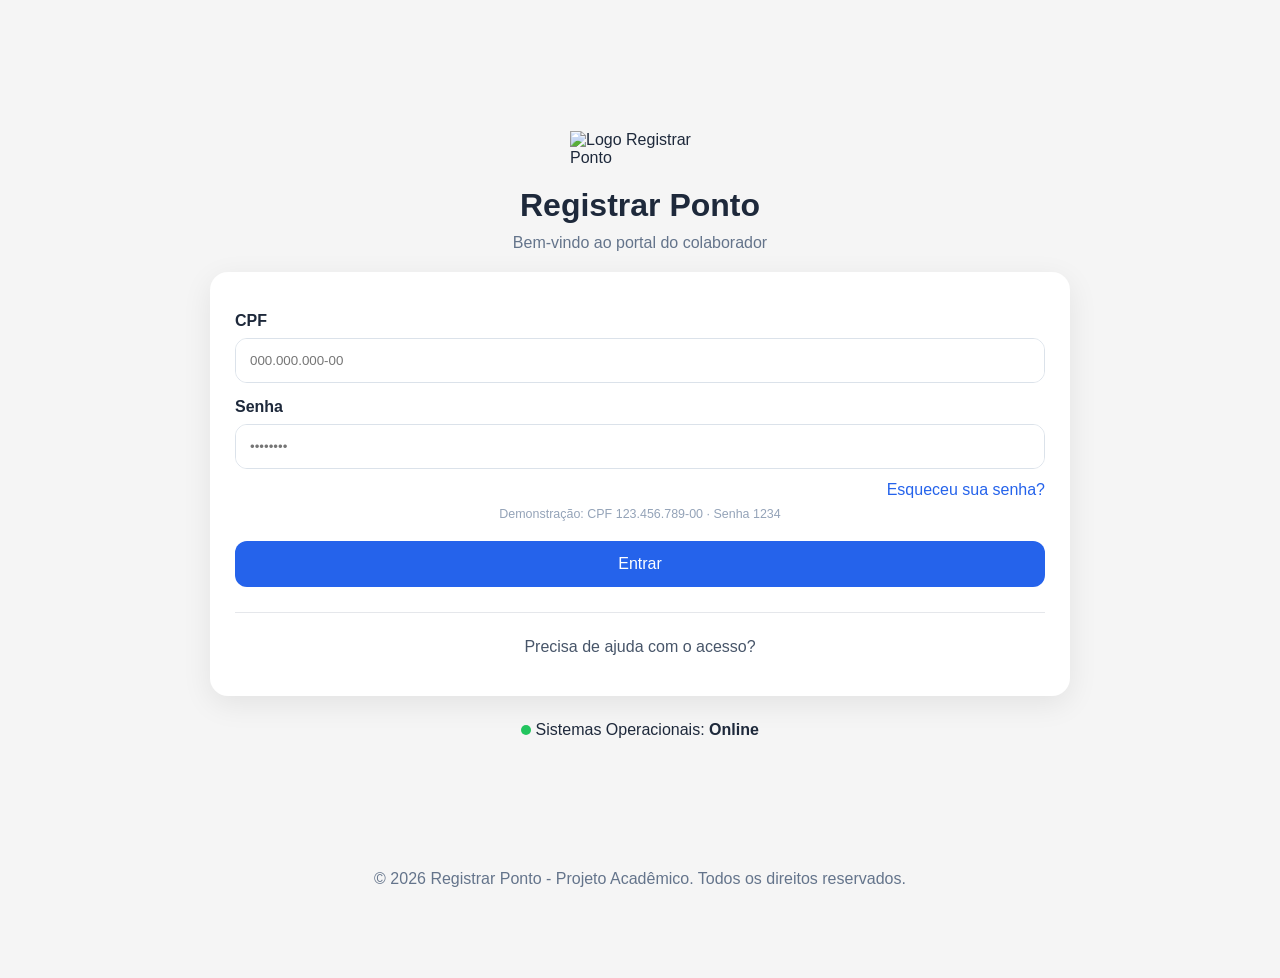
==== index.html @ 5b040e14 "Add files via upload" ====
<!DOCTYPE html>
<html lang="pt-BR">
<head>
  <meta charset="UTF-8" />
  <meta name="viewport" content="width=device-width, initial-scale=1.0" />
  <title>Registrar Ponto</title>
  <link rel="stylesheet" href="style.css" />
  <link rel="icon" href="assets/logo-56586a.png">
</head>
<body>
  <main class="container">
    <img src="assets/logo-56586a.png" alt="Logo Registrar Ponto" class="logo" />
    <h1>Registrar Ponto</h1>
    <p class="subtitle">Bem-vindo ao portal do colaborador</p>

    <section class="card">
      <div id="login-error" style="display:none; background:#fef2f2; color:#dc2626; border-radius:10px; padding:10px 14px; margin-bottom:12px; font-size:0.9rem; font-weight:600;">
        CPF ou senha incorretos. Tente novamente.
      </div>

      <label>CPF</label>
      <div class="input-box">
        <input id="input-cpf" type="text" placeholder="000.000.000-00" maxlength="14" />
      </div>

      <label>Senha</label>
      <div class="input-box">
        <input id="input-senha" type="password" placeholder="••••••••" />
      </div>

      <a href="#" class="forgot" onclick="esqueceuSenha(); return false;">Esqueceu sua senha?</a>
      <p style="font-size:0.78rem;color:#94a3b8;text-align:center;margin-top:8px;">Demonstração: CPF 123.456.789-00 · Senha 1234</p>

      <button id="btn-entrar" onclick="fazerLogin()">Entrar</button>

      <hr />
      <p class="help-title">Precisa de ajuda com o acesso?</p>
      <div class="help-buttons"></div>
    </section>

    <p class="status">
      <span></span> Sistemas Operacionais: <strong>Online</strong>
    </p>
  </main>

  <footer>
    © 2026 Registrar Ponto - Projeto Acadêmico. Todos os direitos reservados.
  </footer>

  <script>
    // Formata CPF enquanto digita
    document.getElementById('input-cpf').addEventListener('input', function(e) {
      let v = e.target.value.replace(/\D/g, '');
      if (v.length > 11) v = v.slice(0, 11);
      v = v.replace(/(\d{3})(\d)/, '$1.$2');
      v = v.replace(/(\d{3})(\d)/, '$1.$2');
      v = v.replace(/(\d{3})(\d{1,2})$/, '$1-$2');
      e.target.value = v;
    });

    // Permite login com Enter
    document.getElementById('input-senha').addEventListener('keydown', function(e) {
      if (e.key === 'Enter') fazerLogin();
    });

    function esqueceuSenha() {
      const cpf = document.getElementById('input-cpf').value;
      if (!cpf) {
        alert('Digite seu CPF primeiro, depois clique em "Esqueceu sua senha?".');
        return;
      }
      alert('✅ Instruções de redefinição de senha foram enviadas para o e-mail cadastrado no RH.');
    }

    function fazerLogin() {
      const cpf = document.getElementById('input-cpf').value.replace(/\D/g, '');
      const senha = document.getElementById('input-senha').value;
      const erro = document.getElementById('login-error');
      const btn = document.getElementById('btn-entrar');

      // CPF e senha válidos para o projeto
      const CPF_VALIDO = '12345678900';
      const SENHA_VALIDA = '1234';

      if (cpf === CPF_VALIDO && senha === SENHA_VALIDA) {
        btn.textContent = 'Entrando...';
        btn.style.background = '#16a34a';
        erro.style.display = 'none';
        setTimeout(() => { window.location.href = 'baterponto.html'; }, 600);
      } else {
        erro.style.display = 'block';
        document.getElementById('input-senha').value = '';
        document.getElementById('input-senha').focus();
      }
    }
  </script>
</body>
</html>
---- style.css ----
﻿/* RESET */
* {
  margin: 0;
  padding: 0;
  box-sizing: border-box;
  font-family: "Segoe UI", sans-serif;
}

body {
  background: #f4f7fb;
  color: #1e293b;
}

/* =====================
   LOGIN
===================== */

.container {
  width: 100%;
  max-width: 420px;
  margin: auto;
  padding: 40px 20px;
  min-height: calc(100vh - 70px);

  display: flex;
  flex-direction: column;
  justify-content: center;
}

.logo {
  width: 140px;
  margin: 0 auto 20px;
  display: block;
}

h1 {
  text-align: center;
  font-size: 2rem;
  margin-bottom: 10px;
}

.subtitle {
  text-align: center;
  color: #64748b;
  margin-bottom: 30px;
}

.card {
  background: #fff;
  padding: 25px;
  border-radius: 18px;
  box-shadow: 0 8px 30px rgba(0,0,0,.08);
}

label {
  display: block;
  margin-bottom: 8px;
  margin-top: 15px;
  font-weight: 600;
}

.input-box {
  border: 1px solid #dbe2ea;
  border-radius: 12px;
  overflow: hidden;
}

.input-box input {
  width: 100%;
  border: none;
  padding: 14px;
  outline: none;
}

.forgot {
  display: block;
  text-align: right;
  margin-top: 12px;
  color: #2563eb;
  text-decoration: none;
}

button {
  width: 100%;
  border: none;
  padding: 14px;
  margin-top: 20px;
  background: #2563eb;
  color: white;
  border-radius: 12px;
  font-size: 1rem;
  cursor: pointer;
  transition: .3s;
}

button:hover {
  background: #1d4ed8;
}

hr {
  margin: 25px 0;
  border: none;
  height: 1px;
  background: #e5e7eb;
}

.help-title {
  text-align: center;
  margin-bottom: 15px;
  color: #475569;
}

.help-buttons {
  display: flex;
  gap: 10px;
}

.help-buttons a {
  flex: 1;
  text-align: center;
  text-decoration: none;
  background: #eef2ff;
  color: #2563eb;
  padding: 12px;
  border-radius: 10px;
  font-weight: 600;
}

.status {
  margin-top: 25px;
  text-align: center;
}

.status span {
  width: 10px;
  height: 10px;
  display: inline-block;
  background: #22c55e;
  border-radius: 50%;
}

footer {
  text-align: center;
  padding: 20px;
  color: #64748b;
}

/* =====================
   DASHBOARD
===================== */

.dashboard-container {
  max-width: 500px;
  margin: auto;
  padding: 20px;
}

.header {
  margin-bottom: 25px;
}

.header h1 {
  text-align: left;
}

.header p {
  color: #64748b;
}

.action-card {
  text-align: center;
  margin-bottom: 20px;
}

.btn-punch {
  width: 180px;
  height: 180px;
  border-radius: 50%;
  margin: auto;
  display: flex;
  flex-direction: column;
  gap: 10px;
  justify-content: center;
  align-items: center;
  background: linear-gradient(135deg,#2563eb,#3b82f6);
  color: white;
  font-size: 1.2rem;
}

.btn-punch i {
  font-size: 3rem;
}

.action-text {
  margin-top: 20px;
  color: #64748b;
}

.nfc-status {
  margin-top: 15px;
  color: #22c55e;
  font-weight: bold;
}

.summary-card {
  margin-bottom: 20px;
}

.summary-header {
  display: flex;
  justify-content: space-between;
  margin-bottom: 20px;
}

.summary-grid {
  display: grid;
  grid-template-columns: repeat(2,1fr);
  gap: 15px;
}

.grid-item {
  background: #f8fafc;
  border-radius: 12px;
  padding: 15px;
}

.grid-title {
  font-size: .9rem;
  margin-bottom: 10px;
}

.grid-time {
  font-size: 1.4rem;
  font-weight: bold;
}

.color-green {
  color: #16a34a;
}

.color-yellow {
  color: #f59e0b;
}

.color-gray {
  color: #64748b;
}

.btn-history {
  margin-top: 20px;
}

.weekly-card {
  position: relative;
  overflow: hidden;
  background: linear-gradient(135deg,#1e40af,#2563eb);
  color: white;
  border-radius: 20px;
  padding: 25px;
}

.weekly-header {
  display: flex;
  gap: 10px;
  align-items: center;
}

.weekly-time {
  font-size: 2.4rem;
  font-weight: bold;
  margin: 15px 0;
}

.progress-label {
  font-size: .9rem;
}

.progress-bar-bg {
  background: rgba(255,255,255,.25);
  height: 10px;
  border-radius: 50px;
  margin-top: 10px;
}

.progress-bar-fill {
  height: 100%;
  background: white;
  border-radius: 50px;
}

.wave-bg {
  position: absolute;
  bottom: -30px;
  right: -30px;
  width: 150px;
  height: 150px;
  border-radius: 50%;
  background: rgba(255,255,255,.1);
}
*{
margin:0;
padding:0;
box-sizing:border-box;
font-family:Segoe UI,sans-serif;
}

body{
background:#f4f7fb;
color:#1e293b;
padding:20px;
}

.container{
max-width:900px;
margin:auto;
}

.breadcrumb{
color:#64748b;
font-size:.9rem;
margin-bottom:20px;
}

h1{
font-size:2rem;
margin-bottom:10px;
}

.subtitle{
color:#64748b;
margin-bottom:20px;
}

hr{
border:none;
height:1px;
background:#e5e7eb;
margin:25px 0;
}

.filter-card{
background:white;
padding:20px;
border-radius:16px;
box-shadow:0 5px 20px rgba(0,0,0,.08);

display:grid;
grid-template-columns:1fr 1fr auto;
gap:15px;
align-items:end;

margin-bottom:30px;
}

.filter-card label{
font-weight:600;
}

.filter-card input{
padding:12px;
border:1px solid #dbe2ea;
border-radius:10px;
}

.filter-card button{
padding:12px 24px;
border:none;
background:#2563eb;
color:white;
border-radius:10px;
cursor:pointer;
}

h2{
margin-bottom:20px;
color:#334155;
}

.record-card{
background:white;
padding:25px;
border-radius:18px;
box-shadow:0 6px 20px rgba(0,0,0,.08);
margin-bottom:20px;
}

.record-header{
display:flex;
justify-content:space-between;
margin-bottom:20px;
}

.record-header span{
color:#64748b;
}

.times{
display:grid;
grid-template-columns:repeat(4,1fr);
gap:15px;
}

.times div{
background:#f8fafc;
padding:15px;
border-radius:12px;
text-align:center;
}

.times p{
color:#64748b;
margin-bottom:5px;
}

.times strong{
font-size:1.2rem;
}

.record-footer{
display:flex;
justify-content:space-between;
align-items:center;
}

.record-footer p{
color:#16a34a;
font-weight:600;
}

.record-footer p span{
display:inline-block;
width:10px;
height:10px;
background:#22c55e;
border-radius:50%;
margin-right:8px;
}

.record-footer small{
color:#64748b;
display:block;
}

@media(max-width:768px){

.filter-card{
grid-template-columns:1fr;
}

.times{
grid-template-columns:repeat(2,1fr);
}

.record-footer{
flex-direction:column;
align-items:flex-start;
gap:10px;
}
}
.month-summary {
    width: 100%;
    max-width: 430px;
    margin: 0 auto;
    padding: 20px;
    font-family: Arial, Helvetica, sans-serif;
}

.month-summary h2 {
    font-size: 18px;
    color: #374151;
    margin-bottom: 18px;
}

.summary-card {
    background: #ffffff;
    border: 3px solid #1f3f73;
    border-radius: 8px;
    padding: 28px 28px 30px;
    margin-bottom: 18px;
}

.summary-row {
    display: flex;
    justify-content: space-between;
    align-items: center;
}

.summary-row p {
    font-size: 14px;
    font-weight: bold;
    color: #4b5563;
    margin-bottom: 8px;
}

.summary-row strong {
    font-size: 38px;
    color: #374151;
    font-weight: 400;
}

.green-text {
    color: #2f855a !important;
}

.square {
    width: 52px;
    height: 52px;
    border-radius: 8px;
    display: block;
}

.blue {
    background: #1f3f73;
}

.gray {
    background: #e5e7eb;
}

.green {
    background: #2f6f4e;
}

.red {
    background: #f3caca;
}

.line {
    height: 1px;
    background: #d7dce2;
    margin: 24px 0;
}

.export-btn {
    width: 100%;
    height: 56px;
    border: none;
    border-radius: 6px;
    background: #d9d9d9;
    color: #1f3f73;
    font-size: 15px;
    font-weight: bold;
    cursor: pointer;
    margin-top: 10px;
}

.support-card {
    background: #ffffff;
    border: 1px solid #d7dce2;
    border-radius: 8px;
    padding: 28px;
    margin-top: 18px;
    margin-bottom: 100px;
}

.support-card h3 {
    font-size: 26px;
    color: #2f3542;
    margin-bottom: 12px;
}

.support-card p {
    color: #4b5563;
    font-size: 15px;
    line-height: 1.4;
    margin-bottom: 22px;
    font-weight: bold;
}

.support-card a {
    color: #1f3f73;
    font-weight: bold;
    text-decoration: none;
}

.bottom-nav {
    width: 100%;
    max-width: 430px;
    height: 74px;
    background: #ffffff;
    border-top: 1px solid #d7dce2;
    display: flex;
    justify-content: space-around;
    align-items: center;
    margin: 0 auto;
}

.bottom-nav a {
    color: #4b5563;
    text-decoration: none;
    font-weight: bold;
}

.bottom-nav .active {
    background: #1f3f73;
    color: #ffffff;
    padding: 14px 28px;
    border-radius: 12px;
}
* {
margin: 0;
padding: 0;
box-sizing: border-box;
font-family: Arial, Helvetica, sans-serif;
}

body {
background: #f5f5f5;
}

.sidebar {
width: 470px;
min-height: 100vh;
background: #f5f5f5;
padding: 60px 48px;
border-right: 4px solid #2f3542;
}

.aside-title {
text-align: center;
color: #d1d5db;
font-size: 20px;
margin-bottom: 80px;
}

.profile {
display: flex;
align-items: center;
gap: 26px;
margin-bottom: 60px;
}

.avatar {
width: 90px;
height: 90px;
background: #1f3f91;
color: #ffffff;
border-radius: 14px;
display: flex;
align-items: center;
justify-content: center;
font-size: 32px;
font-weight: bold;
}

.profile h1 {
font-size: 36px;
color: #3f4654;
margin-bottom: 6px;
}

.profile p {
font-size: 18px;
font-weight: bold;
color: #4b5563;
margin-bottom: 8px;
}

.profile span {
font-size: 15px;
color: #4b5563;
font-weight: bold;
}

.profile span::before {
content: "";
display: inline-block;
width: 10px;
height: 10px;
background: #22c55e;
border-radius: 50%;
margin-right: 8px;
}

.divider {
height: 2px;
background: #d1d5db;
margin-bottom: 34px;
}

.menu {
display: flex;
flex-direction: column;
gap: 44px;
}

.menu a {
display: flex;
align-items: center;
gap: 28px;
color: #3f4654;
text-decoration: none;
font-size: 26px;
font-weight: bold;
}

.menu .logout {
color: #a13f32;
}

.icon {
width: 34px;
display: inline-flex;
justify-content: center;
font-size: 30px;
font-weight: bold;
}
.bottom-nav{position:fixed;bottom:0;left:0;right:0;background:#fff;padding:10px;display:flex;justify-content:space-around;border-top:1px solid #ccc;} .bottom-nav a{text-decoration:none;font-weight:bold;} body{padding-bottom:70px;}

/* =====================
   LAYOUT DESKTOP / TABLET (page-layout com sidebar)
===================== */

.page-layout {
  display: flex;
  max-width: 1100px;
  margin: 0 auto;
  min-height: 100vh;
}

.relatorio-container {
  flex: 1;
  padding: 40px 32px;
  max-width: 700px;
}

.sidebar-right {
  width: 300px;
  min-width: 260px;
  background: #ffffff;
  border-left: 1px solid #e2e8f0;
  padding: 40px 28px;
  display: flex;
  flex-direction: column;
  gap: 0;
}

.aside-title {
  text-align: center;
  color: #cbd5e1;
  font-size: 0.75rem;
  letter-spacing: 0.1em;
  text-transform: uppercase;
  margin-bottom: 28px;
}

.profile-box {
  display: flex;
  align-items: center;
  gap: 14px;
  margin-bottom: 20px;
}

.profile-box .avatar {
  width: 52px;
  height: 52px;
  min-width: 52px;
  background: #1f3f91;
  color: #fff;
  border-radius: 12px;
  display: flex;
  align-items: center;
  justify-content: center;
  font-size: 1rem;
  font-weight: bold;
}

.profile-box h3 {
  font-size: 0.95rem;
  font-weight: 700;
  color: #1e293b;
  margin-bottom: 2px;
}

.profile-box p {
  font-size: 0.8rem;
  color: #64748b;
  margin-bottom: 4px;
}

.profile-box span {
  font-size: 0.75rem;
  color: #16a34a;
  font-weight: 600;
  display: flex;
  align-items: center;
  gap: 5px;
}

.profile-box span::before {
  content: "";
  width: 7px;
  height: 7px;
  background: #22c55e;
  border-radius: 50%;
  display: inline-block;
}

.sidebar-line {
  height: 1px;
  background: #e2e8f0;
  margin: 20px 0;
}

.sidebar-menu {
  display: flex;
  flex-direction: column;
  gap: 6px;
}

.sidebar-menu a {
  display: block;
  padding: 10px 14px;
  border-radius: 10px;
  color: #374151;
  text-decoration: none;
  font-size: 0.9rem;
  font-weight: 500;
  transition: background 0.2s, color 0.2s;
}

.sidebar-menu a:hover {
  background: #f1f5f9;
  color: #1e293b;
}

.sidebar-menu a.logout {
  color: #dc2626;
}

.sidebar-menu a.logout:hover {
  background: #fef2f2;
}

/* =====================
   MEDIA QUERIES - RESPONSIVIDADE COMPLETA
===================== */

/* Tablet (768px – 1024px) */
@media (max-width: 1024px) {
  .page-layout {
    flex-direction: column;
  }

  .sidebar-right {
    width: 100%;
    border-left: none;
    border-top: 1px solid #e2e8f0;
    flex-direction: row;
    flex-wrap: wrap;
    align-items: center;
    gap: 16px;
    padding: 20px 24px;
  }

  .aside-title { display: none; }

  .sidebar-line {
    display: none;
  }

  .sidebar-menu {
    flex-direction: row;
    flex-wrap: wrap;
    gap: 8px;
  }

  .relatorio-container {
    max-width: 100%;
    padding: 24px;
  }
}

/* Mobile (até 600px) */
@media (max-width: 600px) {
  body {
    padding: 0;
  }

  /* Login */
  .container {
    padding: 24px 16px;
  }

  /* Dashboard */
  .dashboard-container {
    padding: 16px;
  }

  .btn-punch {
    width: 160px;
    height: 160px;
  }

  .summary-grid {
    grid-template-columns: repeat(2, 1fr);
    gap: 10px;
  }

  .grid-time {
    font-size: 1.2rem;
  }

  /* Relatório */
  .relatorio-container {
    padding: 16px;
  }

  h1 { font-size: 1.4rem; }

  .filter-card {
    grid-template-columns: 1fr;
  }

  .times {
    grid-template-columns: repeat(2, 1fr);
  }

  .record-footer {
    flex-direction: column;
    align-items: flex-start;
    gap: 8px;
  }

  /* Sidebar no mobile vira bottom-sheet compacto */
  .sidebar-right {
    padding: 14px 16px;
    gap: 10px;
  }

  .profile-box .avatar {
    width: 40px;
    height: 40px;
    font-size: 0.85rem;
  }

  .sidebar-menu a {
    font-size: 0.82rem;
    padding: 8px 10px;
  }

  /* Perfil */
  .perfil-container {
    padding: 16px;
  }

  .stats-grid {
    grid-template-columns: repeat(3, 1fr);
    gap: 8px;
  }

  .stat-value {
    font-size: 1.1rem;
  }

  .profile-identity-card {
    padding: 20px 18px;
    gap: 14px;
  }

  .profile-avatar-large {
    width: 58px;
    height: 58px;
    font-size: 1.3rem;
  }

  .profile-identity-info h2 {
    font-size: 1rem;
  }

  /* Bottom nav */
  .bottom-nav {
    padding: 10px 16px;
    height: 60px;
  }
}

/* Desktop grande (>1024px) - garante máximos agradáveis */
@media (min-width: 1025px) {
  .dashboard-container {
    max-width: 520px;
    padding: 40px 20px;
  }

  .perfil-container {
    max-width: 520px;
    padding: 40px 20px;
  }

  .container {
    padding: 60px 20px;
  }
}
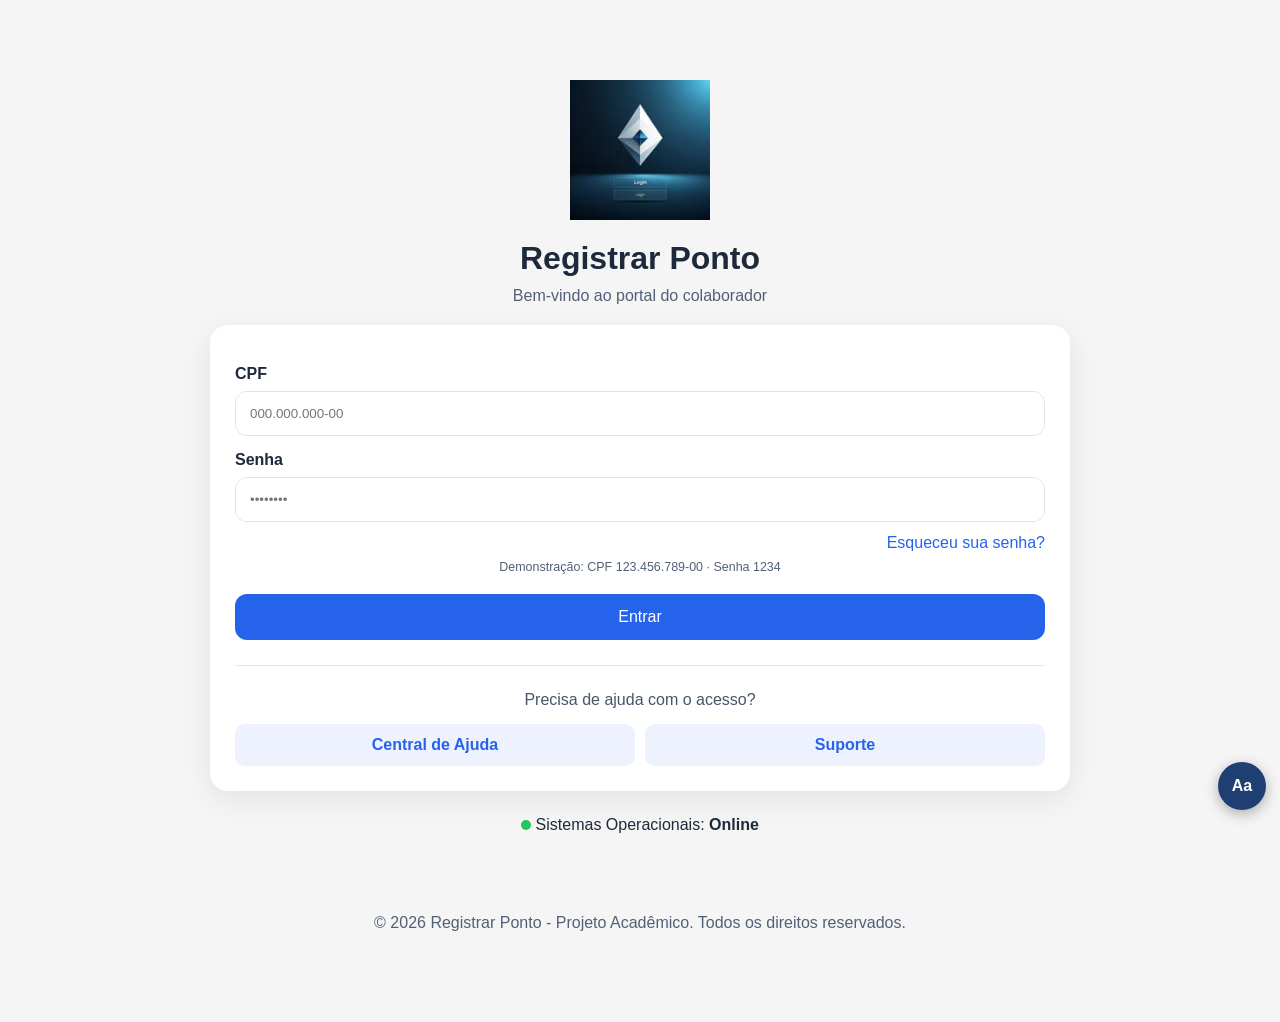
==== commit d2e02be1: "Projeto final: modo escuro, acessibilidade, Central de Ajuda e contraste WCAG." ====
--- a/index.html
+++ b/index.html
@@ -6,6 +6,7 @@
   <title>Registrar Ponto</title>
   <link rel="stylesheet" href="style.css" />
   <link rel="icon" href="assets/logo-56586a.png">
+  <script src="acessibilidade.js"></script>
 </head>
 <body>
   <main class="container">
@@ -14,28 +15,28 @@
     <p class="subtitle">Bem-vindo ao portal do colaborador</p>
 
     <section class="card">
-      <div id="login-error" style="display:none; background:#fef2f2; color:#dc2626; border-radius:10px; padding:10px 14px; margin-bottom:12px; font-size:0.9rem; font-weight:600;">
+      <div id="login-error" style="display:none; background:#fef2f2; color:#b91c1c; border-radius:10px; padding:10px 14px; margin-bottom:12px; font-size:0.9rem; font-weight:600;">
         CPF ou senha incorretos. Tente novamente.
       </div>
 
-      <label>CPF</label>
+      <label for="input-cpf">CPF</label>
       <div class="input-box">
         <input id="input-cpf" type="text" placeholder="000.000.000-00" maxlength="14" />
       </div>
 
-      <label>Senha</label>
+      <label for="input-senha">Senha</label>
       <div class="input-box">
         <input id="input-senha" type="password" placeholder="••••••••" />
       </div>
 
       <a href="#" class="forgot" onclick="esqueceuSenha(); return false;">Esqueceu sua senha?</a>
-      <p style="font-size:0.78rem;color:#94a3b8;text-align:center;margin-top:8px;">Demonstração: CPF 123.456.789-00 · Senha 1234</p>
+      <p style="font-size:0.78rem;color:#526077;text-align:center;margin-top:8px;">Demonstração: CPF 123.456.789-00 · Senha 1234</p>
 
       <button id="btn-entrar" onclick="fazerLogin()">Entrar</button>
 
       <hr />
       <p class="help-title">Precisa de ajuda com o acesso?</p>
-      <div class="help-buttons"></div>
+      <div class="help-buttons"><a href="ajuda.html">Central de Ajuda</a><a href="suporte.html">Suporte</a></div>
     </section>
 
     <p class="status">
@@ -84,7 +85,7 @@
 
       if (cpf === CPF_VALIDO && senha === SENHA_VALIDA) {
         btn.textContent = 'Entrando...';
-        btn.style.background = '#16a34a';
+        btn.style.background = '#15803d';
         erro.style.display = 'none';
         setTimeout(() => { window.location.href = 'baterponto.html'; }, 600);
       } else {
--- a/style.css
+++ b/style.css
@@ -1,4 +1,4 @@
-﻿/* RESET */
+/* RESET */
 * {
   margin: 0;
   padding: 0;
@@ -41,7 +41,7 @@
 
 .subtitle {
   text-align: center;
-  color: #64748b;
+  color: #526077;
   margin-bottom: 30px;
 }
 
@@ -142,7 +142,7 @@
 footer {
   text-align: center;
   padding: 20px;
-  color: #64748b;
+  color: #526077;
 }
 
 /* =====================
@@ -164,7 +164,7 @@
 }
 
 .header p {
-  color: #64748b;
+  color: #526077;
 }
 
 .action-card {
@@ -193,12 +193,12 @@
 
 .action-text {
   margin-top: 20px;
-  color: #64748b;
+  color: #526077;
 }
 
 .nfc-status {
   margin-top: 15px;
-  color: #22c55e;
+  color: #15803d;
   font-weight: bold;
 }
 
@@ -235,15 +235,15 @@
 }
 
 .color-green {
-  color: #16a34a;
+  color: #15803d;
 }
 
 .color-yellow {
-  color: #f59e0b;
+  color: #b45309;
 }
 
 .color-gray {
-  color: #64748b;
+  color: #526077;
 }
 
 .btn-history {
@@ -316,7 +316,7 @@
 }
 
 .breadcrumb{
-color:#64748b;
+color:#526077;
 font-size:.9rem;
 margin-bottom:20px;
 }
@@ -327,7 +327,7 @@
 }
 
 .subtitle{
-color:#64748b;
+color:#526077;
 margin-bottom:20px;
 }
 
@@ -391,7 +391,7 @@
 }
 
 .record-header span{
-color:#64748b;
+color:#526077;
 }
 
 .times{
@@ -408,7 +408,7 @@
 }
 
 .times p{
-color:#64748b;
+color:#526077;
 margin-bottom:5px;
 }
 
@@ -423,7 +423,7 @@
 }
 
 .record-footer p{
-color:#16a34a;
+color:#15803d;
 font-weight:600;
 }
 
@@ -437,7 +437,7 @@
 }
 
 .record-footer small{
-color:#64748b;
+color:#526077;
 display:block;
 }
 
@@ -618,7 +618,7 @@
 
 .aside-title {
 text-align: center;
-color: #d1d5db;
+color: #4b5563;
 font-size: 20px;
 margin-bottom: 80px;
 }
@@ -774,13 +774,13 @@
 
 .profile-box p {
   font-size: 0.8rem;
-  color: #64748b;
+  color: #526077;
   margin-bottom: 4px;
 }
 
 .profile-box span {
   font-size: 0.75rem;
-  color: #16a34a;
+  color: #15803d;
   font-weight: 600;
   display: flex;
   align-items: center;
@@ -825,7 +825,7 @@
 }
 
 .sidebar-menu a.logout {
-  color: #dc2626;
+  color: #b91c1c;
 }
 
 .sidebar-menu a.logout:hover {
@@ -991,3 +991,80 @@
     padding: 60px 20px;
   }
 }
+
+/* =====================================================
+   ACESSIBILIDADE, RODAPÉ, AJUDA (adicionado no projeto final)
+===================================================== */
+:focus-visible { outline: 3px solid #1d4ed8; outline-offset: 2px; }
+.rodape { max-width: 430px; margin: 0 auto; padding: 18px 20px 30px; text-align: center; color: #526077; font-size: .85rem; line-height: 1.6; }
+.rodape a { color: #1d4ed8; }
+
+/* Painel de acessibilidade */
+#a11y-abrir { position: fixed; right: 14px; bottom: 90px; z-index: 50; width: 48px; height: 48px; padding: 0; margin: 0; border-radius: 50%; background: #1f3f73; color: #fff; font-weight: 700; box-shadow: 0 4px 14px rgba(0,0,0,.3); }
+#a11y-painel { position: fixed; right: 14px; bottom: 148px; z-index: 50; width: 230px; background: #fff; color: #1e293b; border: 1px solid #cbd5e1; border-radius: 16px; padding: 14px; box-shadow: 0 8px 30px rgba(0,0,0,.25); }
+#a11y-painel[hidden] { display: none; }
+#a11y-painel h2 { font-size: 1rem; margin: 0 0 8px; color: #1e293b; }
+#a11y-painel button { margin: 6px 0 0; padding: 10px; font-size: .9rem; border-radius: 10px; }
+#a11y-painel button[aria-pressed="true"] { background: #15803d; }
+.a11y-linha { display: flex; align-items: center; gap: 8px; margin-top: 6px; }
+.a11y-linha button { margin: 0 !important; }
+.a11y-linha span { flex: 0 0 52px; text-align: center; font-weight: 700; }
+
+/* Central de ajuda */
+.ajuda-container { max-width: 500px; margin: auto; padding: 20px; }
+.ajuda-titulo { text-align: left; font-size: 1.6rem; }
+.ajuda-container h2 { margin: 24px 0 12px; font-size: 1.1rem; }
+.ajuda-container label { margin-top: 0; }
+.carrossel { border-radius: 18px; overflow: hidden; background: #fff; box-shadow: 0 6px 20px rgba(0,0,0,.08); }
+.slide { margin: 0; }
+.slide[hidden] { display: none; }
+.slide img { width: 100%; display: block; }
+.slide figcaption { position: absolute; width: 1px; height: 1px; overflow: hidden; clip: rect(0 0 0 0); }
+.car-ctrl { display: flex; gap: 8px; padding: 10px; }
+.car-ctrl button { margin: 0; padding: 10px; }
+.passos { display: grid; gap: 12px; }
+.passo, .faq-card { background: #fff; border-radius: 16px; padding: 16px 18px; box-shadow: 0 4px 16px rgba(0,0,0,.06); }
+.passo span { display: inline-flex; width: 30px; height: 30px; align-items: center; justify-content: center; border-radius: 50%; background: #1f3f73; color: #fff; font-weight: 700; margin-bottom: 6px; }
+.passo h3, .faq-card h3 { font-size: 1rem; margin-bottom: 4px; }
+.passo p, .faq-card p { color: #526077; font-size: .92rem; line-height: 1.45; }
+.faq-card { margin-bottom: 10px; }
+.faq-card[hidden] { display: none; }
+.busca { width: 100%; padding: 12px 14px; border: 1px solid #94a3b8; border-radius: 12px; font-size: .95rem; }
+.abas { display: flex; gap: 6px; margin: 12px 0 4px; flex-wrap: wrap; }
+.abas button { width: auto; margin: 0; padding: 9px 14px; background: #e2e8f0; color: #1e293b; border-radius: 20px; font-size: .88rem; }
+.abas button[aria-selected="true"] { background: #1f3f73; color: #fff; }
+.contagem { color: #526077; font-size: .85rem; margin: 8px 0 12px; }
+
+/* Preferências do usuário */
+html[data-fonte="legivel"] body *:not([class*="fa-"]) { font-family: Verdana, Tahoma, sans-serif !important; letter-spacing: .03em; word-spacing: .1em; line-height: 1.6; }
+html[data-movimento="reduzido"] *, html[data-movimento="reduzido"] *::before { animation: none !important; transition: none !important; scroll-behavior: auto !important; }
+
+/* MODO ESCURO (também usado pelo alto contraste) */
+html[data-tema="escuro"] { color-scheme: dark; }
+html[data-tema="escuro"] body { background: #0f172a !important; color: #e2e8f0; }
+html[data-tema="escuro"] :is(.card,.record-card,.filter-card,.summary-card,.notif-item,.suporte-card,.senha-card,.info-card,.stat-item,.action-list,.support-card,.bottom-nav,.requisitos,.passo,.faq-card,.carrossel,.sidebar-right,.contato-card,#a11y-painel) { background: #1e293b !important; border-color: #334155 !important; }
+html[data-tema="escuro"] :is(.grid-item,.times div,.input-box) { background: #0f172a !important; }
+html[data-tema="escuro"] :is(h1,h2,h3,strong,label,.notif-title,.info-value,.stat-value,.grid-time,.action-item,.record-header h3) { color: #f1f5f9 !important; }
+html[data-tema="escuro"] :is(p,small,.date,.date-live,.subtitle,.breadcrumb,.notif-body,.notif-time,.info-label,.stat-label,.rodape,.contagem,.help-title,.action-text,footer):not(.weekly-card *):not(.profile-identity-card *):not(button *) { color: #b6c2d4 !important; }
+html[data-tema="escuro"] :is(input,select,textarea) { background: #0f172a !important; color: #f1f5f9 !important; border-color: #64748b !important; }
+html[data-tema="escuro"] :is(.forgot,.mark-all,.support-card a,.rodape a,.contato-item) { color: #93c5fd !important; }
+html[data-tema="escuro"] .bottom-nav a:not(.active) { color: #cbd5e1; }
+html[data-tema="escuro"] :is(.color-green,.record-footer p,.green-text,.nfc-status) { color: #4ade80 !important; }
+html[data-tema="escuro"] .color-yellow { color: #fbbf24 !important; }
+html[data-tema="escuro"] .action-item:hover { background: #0f172a; }
+html[data-tema="escuro"] #a11y-painel h2 { color: #f1f5f9 !important; }
+html[data-tema="escuro"] .abas button:not([aria-selected="true"]) { background: #334155; color: #f1f5f9; }
+html[data-tema="escuro"] :focus-visible { outline-color: #fde047; }
+
+/* ALTO CONTRASTE */
+html[data-contraste="alto"] body { background: #000 !important; }
+html[data-contraste="alto"] :is(.card,.record-card,.filter-card,.summary-card,.notif-item,.suporte-card,.senha-card,.info-card,.stat-item,.action-list,.support-card,.bottom-nav,.requisitos,.passo,.faq-card,.carrossel,.sidebar-right,.contato-card,#a11y-painel) { background: #000 !important; border: 2px solid #fff !important; }
+html[data-contraste="alto"] :is(p,small,span,label,h1,h2,h3,strong,.subtitle,.date,.rodape):not(button *):not(.weekly-card *):not(.profile-identity-card *) { color: #fff !important; }
+html[data-contraste="alto"] a:not(.active) { color: #ffff00 !important; text-decoration: underline; }
+
+/* Ajustes finos do modo escuro (contraste) */
+html[data-tema="escuro"] .color-gray { color: #cbd5e1 !important; }
+html[data-tema="escuro"] :is(.record-header span,.req-item,.sidebar-menu a:not(.active):not(.logout)) { color: #cbd5e1 !important; }
+html[data-tema="escuro"] .req-item.ok, html[data-tema="escuro"] .profile-box span { color: #4ade80 !important; }
+html[data-tema="escuro"] :is(.logout,.logout-item,.logout-item .action-item-label) { color: #fca5a5 !important; }
+html[data-tema="escuro"] .sidebar-menu a.active { background: #1f3f73; color: #fff !important; }
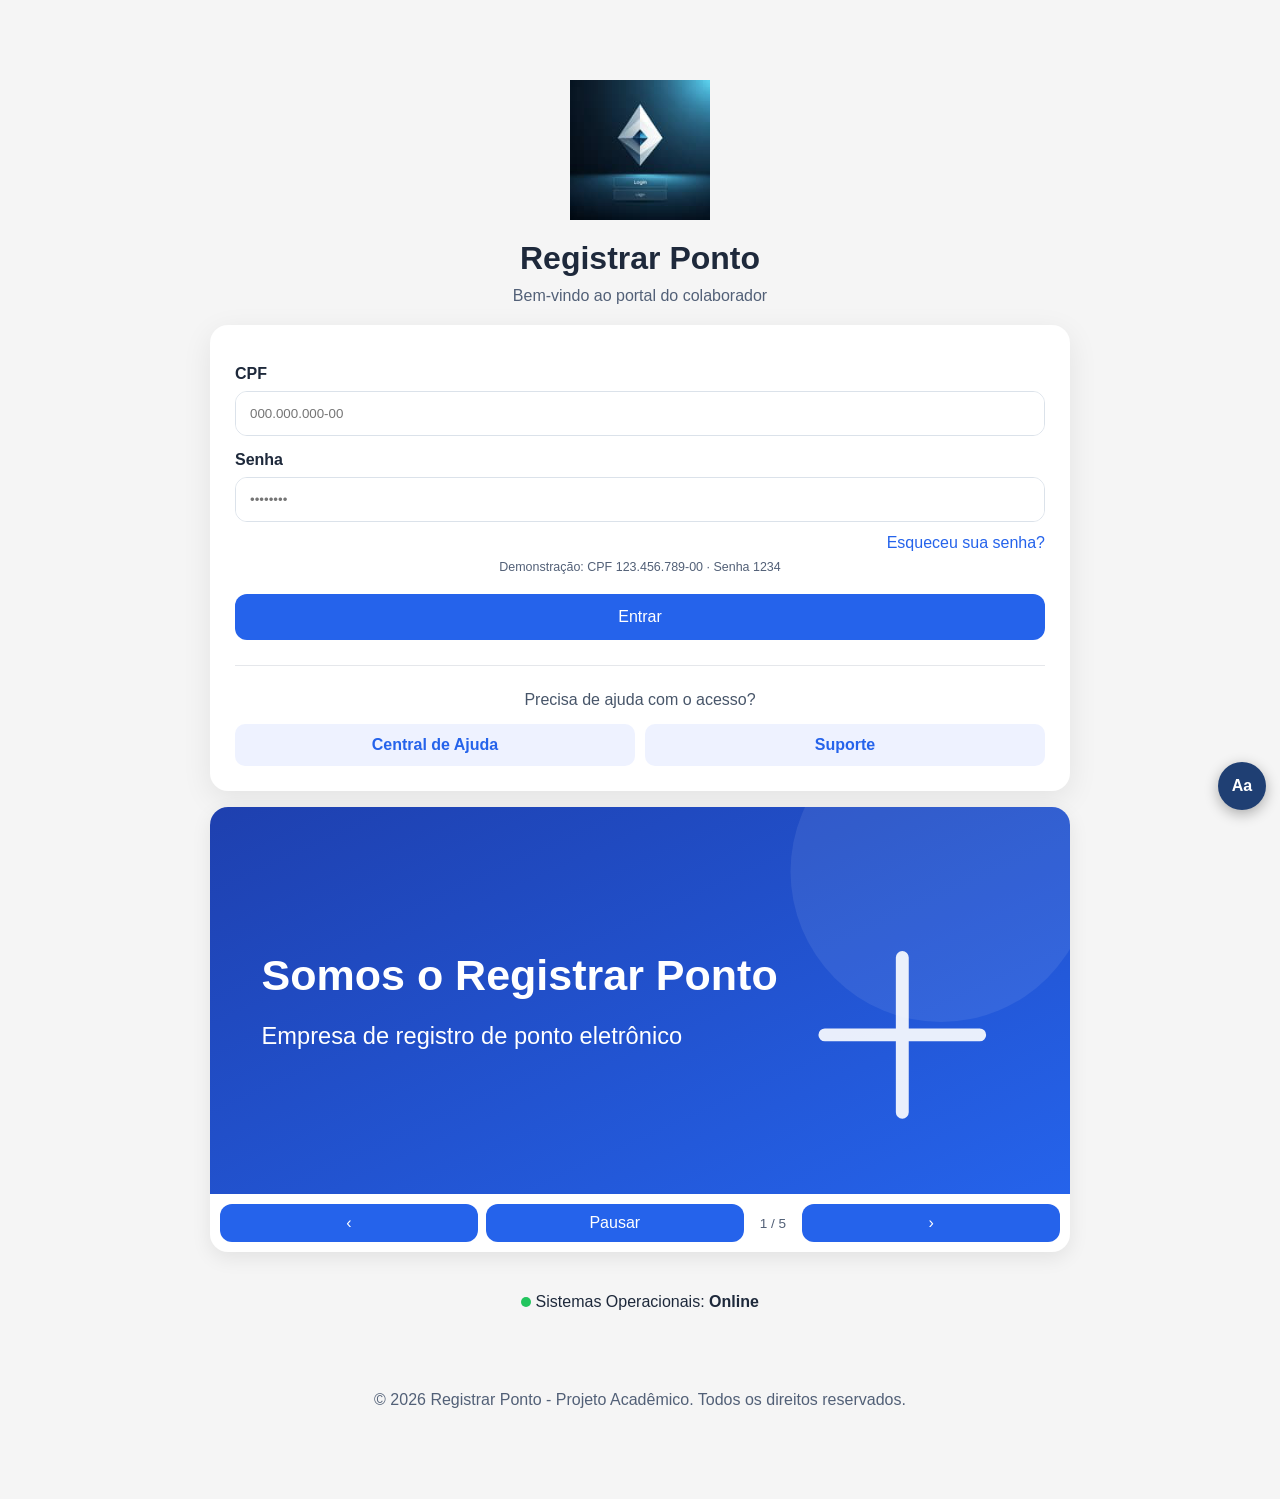
==== commit e2aa6ca2: "Add files via upload" ====
--- a/index.html
+++ b/index.html
@@ -39,6 +39,9 @@
       <div class="help-buttons"><a href="ajuda.html">Central de Ajuda</a><a href="suporte.html">Suporte</a></div>
     </section>
 
+    <!-- Carrossel institucional (carrossel.js) -->
+    <div data-carrossel></div>
+
     <p class="status">
       <span></span> Sistemas Operacionais: <strong>Online</strong>
     </p>
@@ -48,6 +51,7 @@
     © 2026 Registrar Ponto - Projeto Acadêmico. Todos os direitos reservados.
   </footer>
 
+  <script src="carrossel.js"></script>
   <script>
     // Formata CPF enquanto digita
     document.getElementById('input-cpf').addEventListener('input', function(e) {
--- a/style.css
+++ b/style.css
@@ -1068,3 +1068,9 @@
 html[data-tema="escuro"] .req-item.ok, html[data-tema="escuro"] .profile-box span { color: #4ade80 !important; }
 html[data-tema="escuro"] :is(.logout,.logout-item,.logout-item .action-item-label) { color: #fca5a5 !important; }
 html[data-tema="escuro"] .sidebar-menu a.active { background: #1f3f73; color: #fff !important; }
+
+/* Carrossel: contador e foco */
+.carrossel { margin: 16px 0; }
+.carrossel:focus-visible { outline: 3px solid #1d4ed8; outline-offset: 2px; }
+.car-contagem { align-self: center; flex: 0 0 auto; padding: 0 8px; white-space: nowrap; text-align: center; font-size: .85rem; color: #526077; }
+html[data-tema="escuro"] .car-contagem { color: #b6c2d4; }
